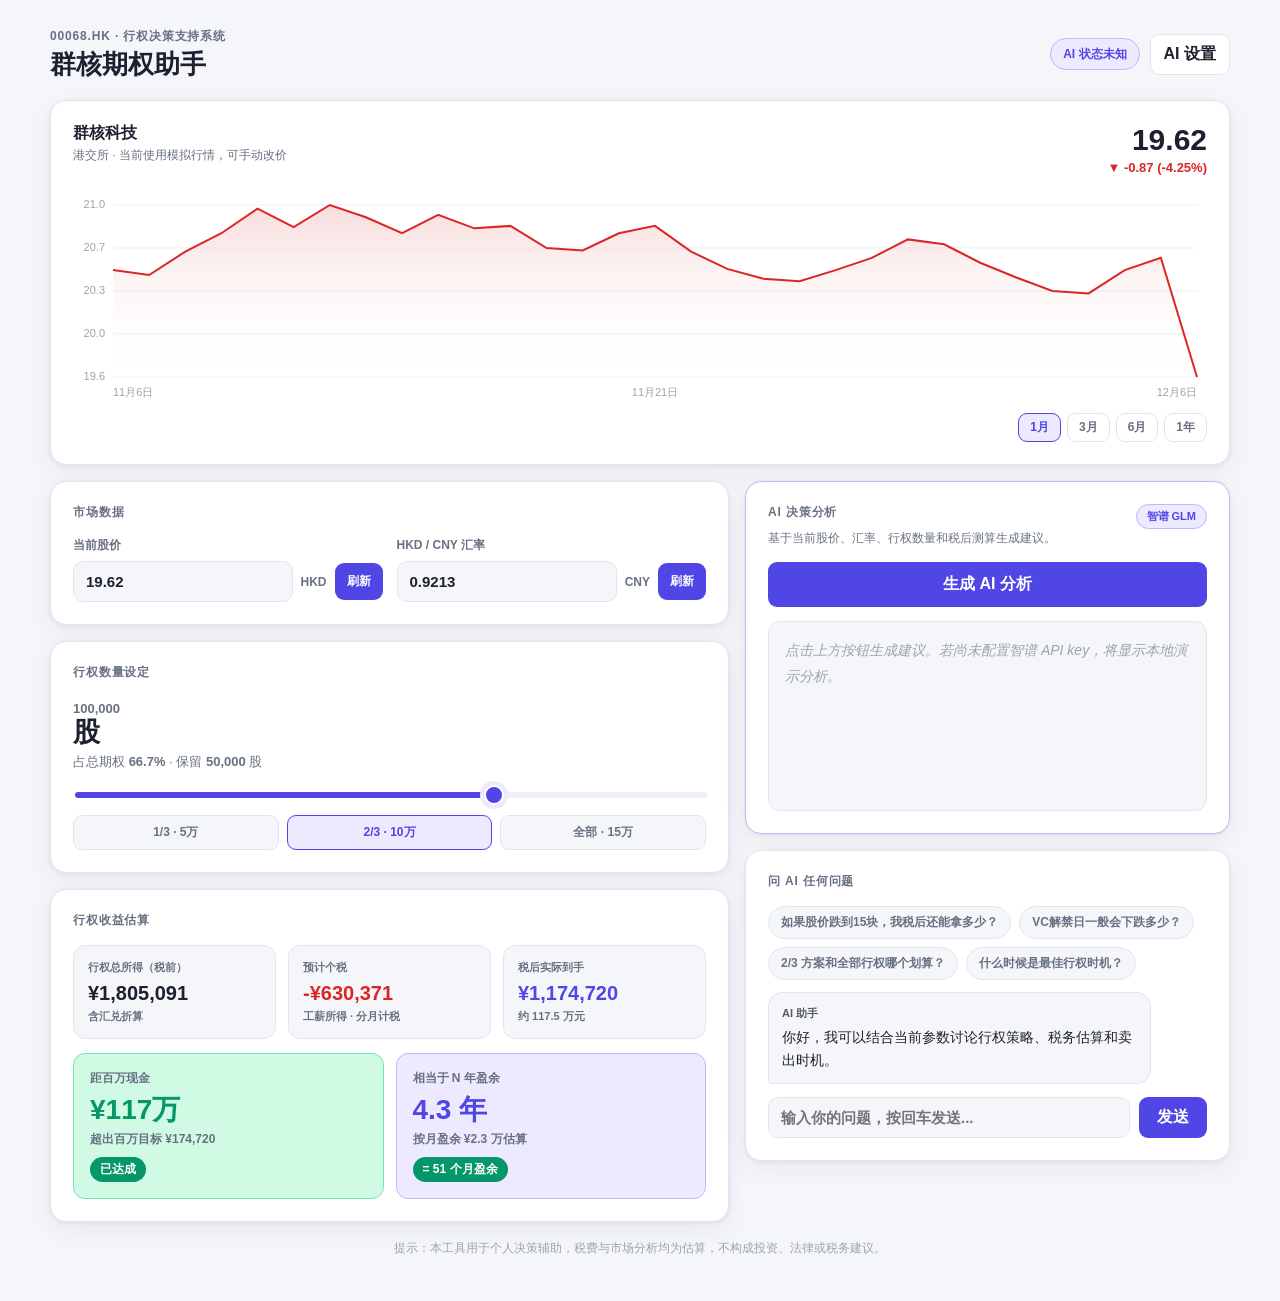
==== index.html @ c1510833 "Add files via upload" ====
<!doctype html>
<html lang="zh-CN">
  <head>
    <meta charset="UTF-8" />
    <meta name="viewport" content="width=device-width, initial-scale=1.0" />
    <title>群核期权助手</title>
    <link rel="stylesheet" href="./styles.css" />
  </head>
  <body>
    <main class="app-shell">
      <header class="topbar">
        <div>
          <p class="eyebrow">00068.HK · 行权决策支持系统</p>
          <h1>群核期权助手</h1>
        </div>
        <div class="top-actions">
          <span class="connection-pill" id="ai-status">AI 待检测</span>
          <button class="ghost-button" id="open-settings">AI 设置</button>
        </div>
      </header>

      <section class="market-panel">
        <div class="stock-header">
          <div>
            <strong>群核科技</strong>
            <span>港交所 · 当前使用模拟行情，可手动改价</span>
          </div>
          <div class="stock-price-block">
            <div class="stock-price" id="display-price">19.62</div>
            <div class="stock-change down" id="display-change">▼ -0.38 (-1.90%)</div>
          </div>
        </div>
        <div class="chart-wrap">
          <canvas id="stock-chart"></canvas>
        </div>
        <div class="period-tabs" id="period-tabs">
          <button class="active" data-period="1M">1月</button>
          <button data-period="3M">3月</button>
          <button data-period="6M">6月</button>
          <button data-period="1Y">1年</button>
        </div>
      </section>

      <section class="workbench">
        <div class="left-stack">
          <section class="card">
            <div class="card-title">市场数据</div>
            <div class="input-grid">
              <label>
                <span>当前股价</span>
                <div class="input-row">
                  <input type="number" id="price" value="19.62" step="0.01" min="0" />
                  <b>HKD</b>
                  <button type="button" id="refresh-price">刷新</button>
                </div>
              </label>
              <label>
                <span>HKD / CNY 汇率</span>
                <div class="input-row">
                  <input type="number" id="rate" value="0.9213" step="0.0001" min="0" />
                  <b>CNY</b>
                  <button type="button" id="refresh-rate">刷新</button>
                </div>
              </label>
            </div>
          </section>

          <section class="card">
            <div class="card-title">行权数量设定</div>
            <div class="shares-top">
              <div>
                <strong><span id="shares-display">100,000</span> 股</strong>
                <span>占总期权 <b id="shares-pct">66.7%</b> · 保留 <b id="shares-keep">50,000</b> 股</span>
              </div>
            </div>
            <input type="range" id="shares-slider" min="0" max="150000" step="5000" value="100000" />
            <div class="quick-row" id="quick-shares">
              <button data-shares="50000">1/3 · 5万</button>
              <button class="active" data-shares="100000">2/3 · 10万</button>
              <button data-shares="150000">全部 · 15万</button>
            </div>
          </section>

          <section class="card">
            <div class="card-title">行权收益估算</div>
            <div class="result-grid">
              <div class="result-item">
                <span>行权总所得（税前）</span>
                <strong id="gross">¥--</strong>
                <small>含汇兑折算</small>
              </div>
              <div class="result-item">
                <span>预计个税</span>
                <strong class="red" id="tax">¥--</strong>
                <small>工薪所得 · 分月计税</small>
              </div>
              <div class="result-item">
                <span>税后实际到手</span>
                <strong class="accent" id="net">¥--</strong>
                <small>约 <b id="net-wan">--</b> 万元</small>
              </div>
            </div>
            <div class="insight-grid">
              <article class="insight green">
                <span>距百万现金</span>
                <strong id="million-value">¥--</strong>
                <small id="million-sub">税后到手是否超过 ¥100 万</small>
                <b id="million-tag">计算中</b>
              </article>
              <article class="insight purple">
                <span>相当于 N 年盈余</span>
                <strong id="years-value">-- 年</strong>
                <small>按月盈余 ¥2.3 万估算</small>
                <b id="years-tag">计算中</b>
              </article>
            </div>
          </section>
        </div>

        <aside class="right-stack">
          <section class="card ai-card">
            <div class="ai-heading">
              <div>
                <div class="card-title">AI 决策分析</div>
                <p>基于当前股价、汇率、行权数量和税后测算生成建议。</p>
              </div>
              <span>智谱 GLM</span>
            </div>
            <button class="primary-button" id="generate-analysis">生成 AI 分析</button>
            <div class="ai-output placeholder" id="ai-output">点击上方按钮生成建议。若尚未配置智谱 API key，将显示本地演示分析。</div>
          </section>

          <section class="card chat-card">
            <div class="card-title">问 AI 任何问题</div>
            <div class="suggested" id="suggested">
              <button>如果股价跌到15块，我税后还能拿多少？</button>
              <button>VC解禁日一般会下跌多少？</button>
              <button>2/3 方案和全部行权哪个划算？</button>
              <button>什么时候是最佳行权时机？</button>
            </div>
            <div class="chat-history" id="chat-history">
              <div class="chat-bubble ai"><b>AI 助手</b>你好，我可以结合当前参数讨论行权策略、税务估算和卖出时机。</div>
            </div>
            <form class="chat-form" id="chat-form">
              <input id="chat-input" placeholder="输入你的问题，按回车发送..." autocomplete="off" />
              <button type="submit">发送</button>
            </form>
          </section>
        </aside>
      </section>

      <p class="risk-note">提示：本工具用于个人决策辅助，税费与市场分析均为估算，不构成投资、法律或税务建议。</p>
    </main>

    <div class="modal-backdrop" id="modal-backdrop"></div>
    <section class="settings-modal" id="settings-modal" aria-hidden="true">
      <button class="modal-close" id="close-settings" aria-label="关闭">×</button>
      <div class="card-title">智谱 AI 设置</div>
      <p>免费 API key 可以支持第一版分析和问答。保存后会自动测试连接。</p>
      <form id="settings-form" class="settings-form">
        <label>
          <span>API Key</span>
          <div class="input-row">
            <input id="zhipu-api-key" type="password" placeholder="输入新的智谱 API Key" autocomplete="new-password" />
            <button type="button" id="toggle-key">显示</button>
          </div>
          <small id="api-key-hint">尚未配置</small>
        </label>
        <label>
          <span>文本模型</span>
          <input id="zhipu-text-model" value="glm-4.7-flash" />
        </label>
        <div class="settings-error" id="settings-error"></div>
        <button class="primary-button" id="save-settings" type="submit">保存并测试连接</button>
      </form>
    </section>

    <div class="toast" id="toast"></div>
    <script src="./app.js"></script>
  </body>
</html>
---- styles.css ----
:root {
  --bg: #f5f6fa;
  --surface: #ffffff;
  --surface-2: #eef0f7;
  --line: #e2e5f0;
  --ink: #1e2030;
  --muted: #687182;
  --quiet: #9ca3af;
  --accent: #4f46e5;
  --accent-soft: #ede9fe;
  --green: #059669;
  --green-soft: #d1fae5;
  --red: #dc2626;
  --red-soft: #fee2e2;
  --amber: #d97706;
  --amber-soft: #fef3c7;
  --shadow: 0 1px 4px rgba(0, 0, 0, 0.07), 0 8px 26px rgba(31, 41, 55, 0.06);
}

* { box-sizing: border-box; }
body {
  margin: 0;
  min-height: 100vh;
  background: var(--bg);
  color: var(--ink);
  font-family: -apple-system, BlinkMacSystemFont, "PingFang SC", "Helvetica Neue", Arial, sans-serif;
}
button, input { font: inherit; }
button { cursor: pointer; color: inherit; }
.app-shell {
  width: min(1180px, calc(100% - 32px));
  margin: 0 auto;
  padding: 28px 0 44px;
}
.topbar {
  display: flex;
  justify-content: space-between;
  align-items: center;
  gap: 16px;
  margin-bottom: 20px;
}
.eyebrow, .card-title {
  margin: 0;
  color: var(--muted);
  font-size: 12px;
  font-weight: 800;
  letter-spacing: 0.07em;
  text-transform: uppercase;
}
h1 {
  margin: 4px 0 0;
  font-size: 26px;
  line-height: 1.2;
}
.top-actions { display: flex; align-items: center; gap: 10px; }
.connection-pill {
  display: inline-flex;
  align-items: center;
  min-height: 32px;
  padding: 6px 12px;
  border: 1px solid #c4b5fd;
  border-radius: 999px;
  color: var(--accent);
  background: var(--accent-soft);
  font-size: 12px;
  font-weight: 700;
}
.connection-pill.connected { color: var(--green); border-color: #6ee7b7; background: var(--green-soft); }
.connection-pill.error { color: var(--amber); border-color: #fbbf24; background: var(--amber-soft); }
.ghost-button, .primary-button, .input-row button, .quick-row button, .period-tabs button, .suggested button, .chat-form button {
  border: 0;
  border-radius: 9px;
  font-weight: 700;
  transition: 0.16s ease;
}
.ghost-button {
  padding: 9px 13px;
  border: 1px solid var(--line);
  background: var(--surface);
}
.primary-button {
  width: 100%;
  padding: 12px 16px;
  color: #fff;
  background: var(--accent);
}
button:hover { transform: translateY(-1px); }
button:disabled { cursor: wait; opacity: 0.65; transform: none; }

.market-panel, .card {
  border: 1px solid var(--line);
  border-radius: 16px;
  background: var(--surface);
  box-shadow: var(--shadow);
}
.market-panel {
  padding: 22px;
  margin-bottom: 16px;
}
.stock-header {
  display: flex;
  justify-content: space-between;
  gap: 16px;
  margin-bottom: 18px;
}
.stock-header strong, .stock-header span { display: block; }
.stock-header strong { font-size: 16px; }
.stock-header span { margin-top: 3px; color: var(--muted); font-size: 12px; }
.stock-price-block { text-align: right; }
.stock-price { font-size: 30px; font-weight: 800; font-variant-numeric: tabular-nums; }
.stock-change { margin-top: 3px; font-size: 13px; font-weight: 800; }
.stock-change.up { color: var(--green); }
.stock-change.down { color: var(--red); }
.chart-wrap { height: 210px; position: relative; }
#stock-chart {
  display: block;
  width: 100%;
  height: 100%;
}
.period-tabs {
  display: flex;
  justify-content: flex-end;
  gap: 6px;
  margin-top: 10px;
}
.period-tabs button {
  padding: 5px 11px;
  border: 1px solid var(--line);
  color: var(--muted);
  background: transparent;
  font-size: 12px;
}
.period-tabs button.active, .period-tabs button:hover {
  border-color: var(--accent);
  color: var(--accent);
  background: var(--accent-soft);
}

.workbench {
  display: grid;
  grid-template-columns: minmax(0, 1.05fr) minmax(360px, 0.75fr);
  gap: 16px;
  align-items: start;
}
.left-stack, .right-stack { display: grid; gap: 16px; }
.right-stack { position: sticky; top: 16px; }
.card { padding: 22px; }
.card-title { margin-bottom: 16px; }
.input-grid {
  display: grid;
  grid-template-columns: repeat(2, minmax(0, 1fr));
  gap: 14px;
}
label > span {
  display: block;
  margin-bottom: 7px;
  color: var(--muted);
  font-size: 12px;
  font-weight: 700;
}
.input-row {
  display: flex;
  align-items: center;
  gap: 8px;
}
input {
  width: 100%;
  min-width: 0;
  border: 1.5px solid var(--line);
  border-radius: 10px;
  outline: 0;
  background: var(--bg);
  color: var(--ink);
  padding: 11px 12px;
  font-size: 15px;
  font-weight: 700;
}
input:focus { border-color: var(--accent); background: #fff; }
.input-row b {
  flex: 0 0 auto;
  color: var(--muted);
  font-size: 12px;
}
.input-row button {
  flex: 0 0 auto;
  padding: 10px 12px;
  color: #fff;
  background: var(--accent);
  font-size: 12px;
}
.shares-top {
  display: flex;
  justify-content: space-between;
  margin-bottom: 13px;
}
.shares-top strong {
  display: block;
  font-size: 27px;
  line-height: 1.15;
}
.shares-top span {
  display: block;
  margin-top: 5px;
  color: var(--muted);
  font-size: 13px;
}
input[type="range"] {
  appearance: none;
  width: 100%;
  height: 6px;
  border: 0;
  padding: 0;
  border-radius: 999px;
  background: linear-gradient(to right, var(--accent) 0%, var(--accent) 66.67%, var(--surface-2) 66.67%);
}
input[type="range"]::-webkit-slider-thumb {
  appearance: none;
  width: 20px;
  height: 20px;
  border: 2px solid #fff;
  border-radius: 50%;
  background: var(--accent);
  box-shadow: 0 0 0 4px var(--accent-soft);
}
.quick-row {
  display: grid;
  grid-template-columns: repeat(3, 1fr);
  gap: 8px;
  margin-top: 13px;
}
.quick-row button, .suggested button {
  border: 1.5px solid var(--line);
  color: var(--muted);
  background: var(--bg);
}
.quick-row button {
  padding: 8px 6px;
  font-size: 12px;
}
.quick-row button.active, .quick-row button:hover, .suggested button:hover {
  border-color: var(--accent);
  color: var(--accent);
  background: var(--accent-soft);
}
.result-grid {
  display: grid;
  grid-template-columns: repeat(3, 1fr);
  gap: 12px;
}
.result-item {
  min-width: 0;
  border: 1px solid var(--line);
  border-radius: 12px;
  background: var(--bg);
  padding: 14px;
}
.result-item span, .result-item small { display: block; color: var(--muted); font-size: 11px; font-weight: 700; }
.result-item strong {
  display: block;
  margin: 7px 0 4px;
  font-size: 20px;
  white-space: nowrap;
}
.red { color: var(--red); }
.accent { color: var(--accent); }
.insight-grid {
  display: grid;
  grid-template-columns: repeat(2, 1fr);
  gap: 12px;
  margin-top: 14px;
}
.insight {
  border: 1.5px solid var(--line);
  border-radius: 12px;
  padding: 16px;
}
.insight.green { border-color: #6ee7b7; background: var(--green-soft); }
.insight.purple { border-color: #c4b5fd; background: var(--accent-soft); }
.insight span, .insight small { display: block; color: var(--muted); font-size: 12px; font-weight: 700; }
.insight strong {
  display: block;
  margin: 8px 0 6px;
  font-size: 28px;
  line-height: 1.05;
}
.insight.green strong { color: var(--green); }
.insight.purple strong { color: var(--accent); }
.insight b {
  display: inline-flex;
  margin-top: 9px;
  padding: 4px 10px;
  border-radius: 999px;
  color: #fff;
  background: var(--green);
  font-size: 12px;
}
.ai-card { border-color: #c4b5fd; }
.ai-heading {
  display: flex;
  justify-content: space-between;
  gap: 12px;
  margin-bottom: 14px;
}
.ai-heading p {
  margin: -8px 0 0;
  color: var(--muted);
  font-size: 12px;
  line-height: 1.6;
}
.ai-heading > span {
  align-self: flex-start;
  border: 1px solid #c4b5fd;
  border-radius: 999px;
  padding: 4px 10px;
  color: var(--accent);
  background: var(--accent-soft);
  font-size: 11px;
  font-weight: 800;
  white-space: nowrap;
}
.ai-output {
  min-height: 190px;
  margin-top: 14px;
  border: 1px solid var(--line);
  border-radius: 12px;
  background: var(--bg);
  padding: 16px;
  font-size: 14px;
  line-height: 1.85;
}
.ai-output.placeholder { color: var(--quiet); font-style: italic; }
.ai-output h3 {
  margin: 12px 0 4px;
  font-size: 15px;
}
.ai-output h3:first-child { margin-top: 0; }
.ai-output strong { color: var(--accent); }
.suggested {
  display: flex;
  flex-wrap: wrap;
  gap: 8px;
  margin-bottom: 12px;
}
.suggested button {
  padding: 7px 12px;
  border-radius: 999px;
  font-size: 12px;
}
.chat-history {
  display: flex;
  flex-direction: column;
  gap: 11px;
  max-height: 310px;
  overflow: auto;
  padding-right: 4px;
}
.chat-bubble {
  max-width: 88%;
  padding: 11px 13px;
  border-radius: 14px;
  font-size: 14px;
  line-height: 1.65;
}
.chat-bubble b {
  display: block;
  margin-bottom: 3px;
  font-size: 11px;
  opacity: 0.72;
}
.chat-bubble.ai {
  align-self: flex-start;
  border: 1px solid var(--line);
  border-bottom-left-radius: 4px;
  background: var(--bg);
}
.chat-bubble.user {
  align-self: flex-end;
  border-bottom-right-radius: 4px;
  color: #fff;
  background: var(--accent);
}
.chat-form {
  display: grid;
  grid-template-columns: 1fr auto;
  gap: 9px;
  margin-top: 13px;
}
.chat-form button {
  padding: 0 18px;
  color: #fff;
  background: var(--accent);
}
.risk-note {
  margin: 18px 0 0;
  text-align: center;
  color: var(--quiet);
  font-size: 12px;
}
.modal-backdrop {
  position: fixed;
  inset: 0;
  display: none;
  background: rgba(15, 23, 42, 0.28);
  z-index: 20;
}
.modal-backdrop.open { display: block; }
.settings-modal {
  position: fixed;
  top: 50%;
  left: 50%;
  width: min(460px, calc(100% - 32px));
  display: none;
  transform: translate(-50%, -50%);
  border: 1px solid var(--line);
  border-radius: 18px;
  background: var(--surface);
  box-shadow: 0 26px 90px rgba(15, 23, 42, 0.22);
  padding: 24px;
  z-index: 30;
}
.settings-modal.open { display: block; }
.settings-modal p {
  margin: -7px 0 18px;
  color: var(--muted);
  font-size: 13px;
  line-height: 1.7;
}
.modal-close {
  position: absolute;
  top: 12px;
  right: 12px;
  width: 32px;
  height: 32px;
  border: 0;
  border-radius: 8px;
  background: var(--bg);
  font-size: 20px;
}
.settings-form {
  display: grid;
  gap: 14px;
}
.settings-form small {
  display: block;
  margin-top: 6px;
  color: var(--quiet);
  font-size: 12px;
}
.settings-error {
  display: none;
  border: 1px solid #fecaca;
  border-radius: 10px;
  color: var(--red);
  background: var(--red-soft);
  padding: 10px 12px;
  font-size: 12px;
  line-height: 1.55;
}
.settings-error.show { display: block; }
.toast {
  position: fixed;
  left: 50%;
  bottom: 24px;
  max-width: min(520px, calc(100% - 32px));
  display: none;
  transform: translateX(-50%);
  border: 1px solid var(--accent);
  border-radius: 12px;
  color: var(--ink);
  background: var(--surface);
  box-shadow: var(--shadow);
  padding: 11px 18px;
  font-size: 13px;
  text-align: center;
  z-index: 50;
}
.toast.show { display: block; }

@media (max-width: 900px) {
  .app-shell { width: min(100% - 24px, 680px); padding-top: 18px; }
  .topbar, .stock-header { align-items: flex-start; }
  .topbar { flex-direction: column; }
  .workbench, .input-grid, .result-grid, .insight-grid { grid-template-columns: 1fr; }
  .right-stack { position: static; }
  .chart-wrap { height: 180px; }
  .quick-row { grid-template-columns: 1fr; }
}
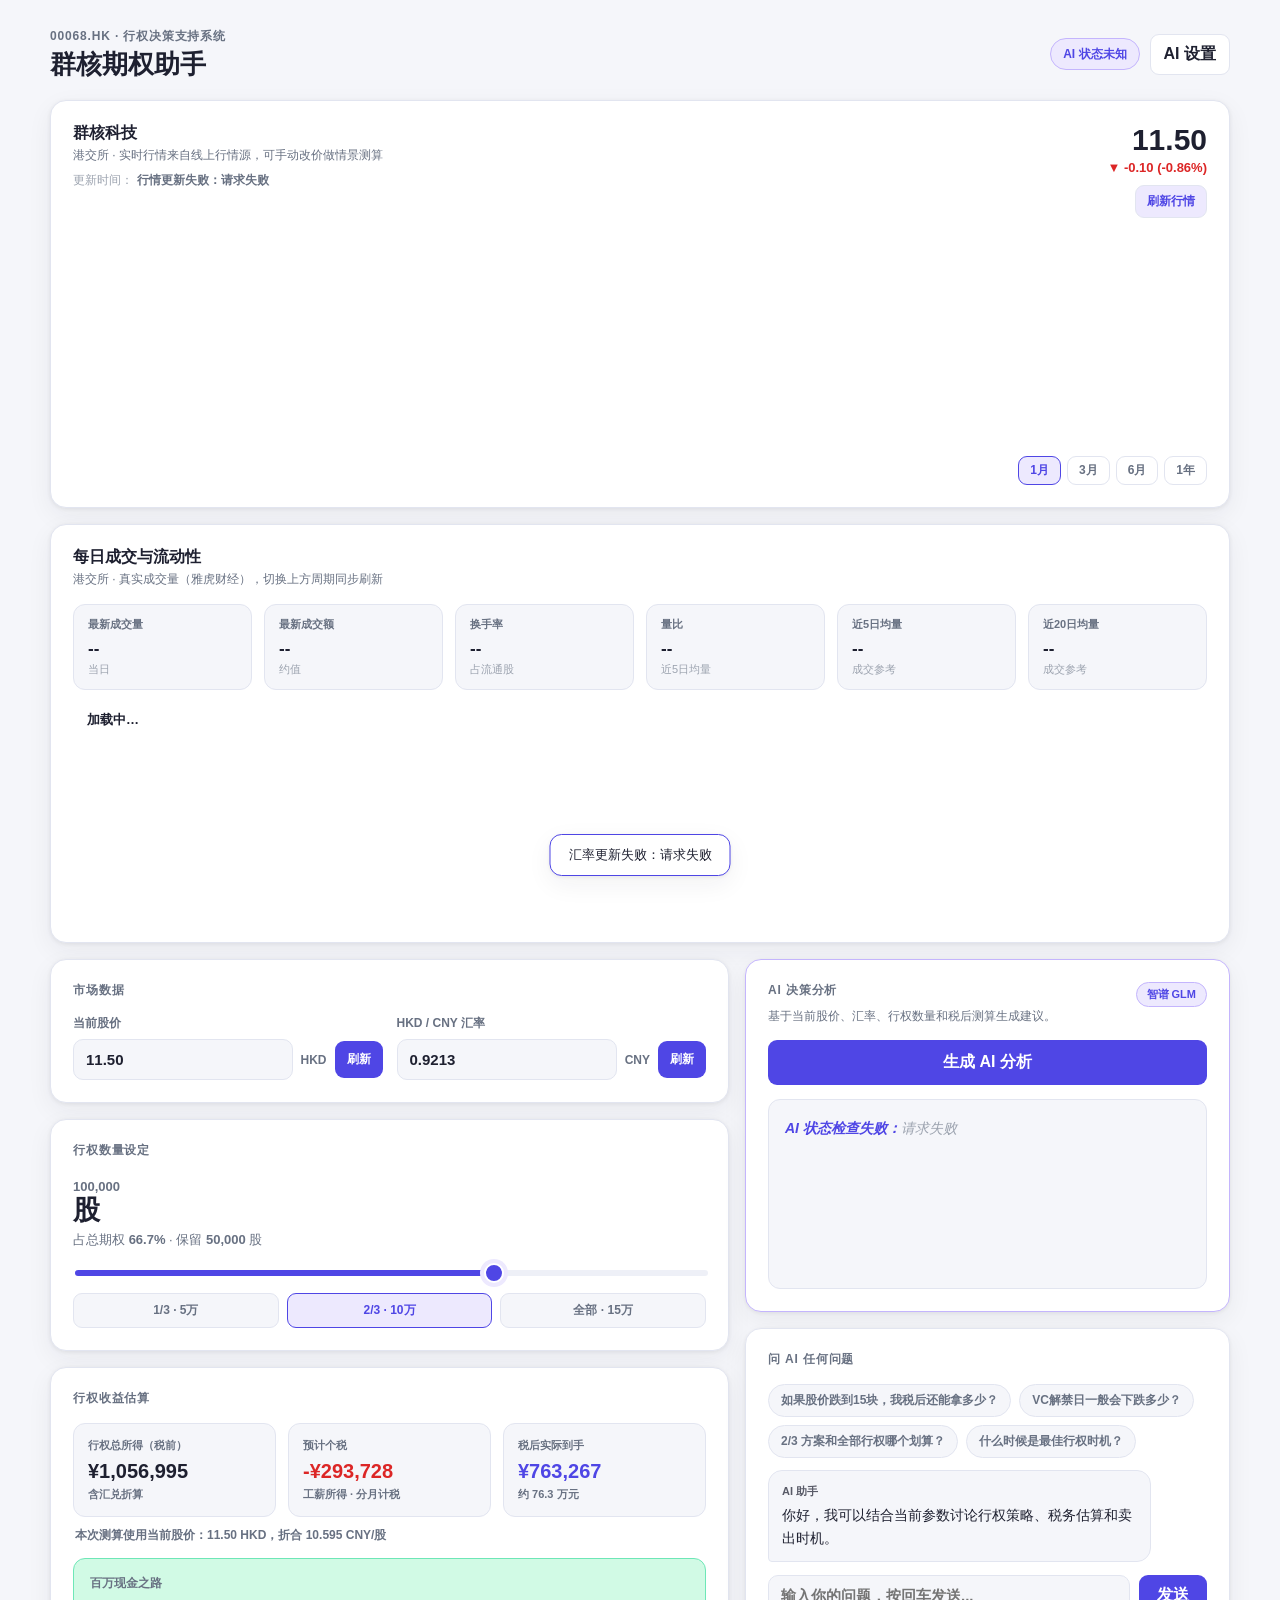
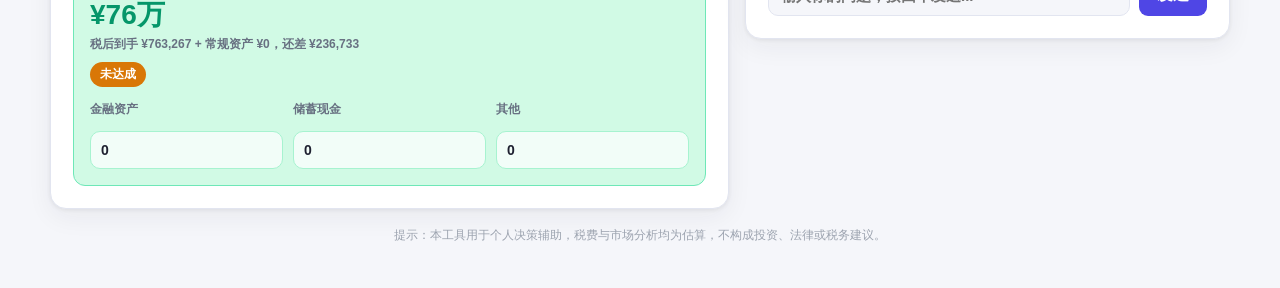
==== commit 71b46381: "feat: 新增每日成交与流动性板块（成交量柱状图 + 换手率/量比/均量指标）" ====
--- a/index.html
+++ b/index.html
@@ -23,11 +23,13 @@
         <div class="stock-header">
           <div>
             <strong>群核科技</strong>
-            <span>港交所 · 当前使用模拟行情，可手动改价</span>
+            <span>港交所 · 实时行情来自线上行情源，可手动改价做情景测算</span>
+            <span class="market-updated">更新时间：<b id="market-updated-at">--</b></span>
           </div>
           <div class="stock-price-block">
-            <div class="stock-price" id="display-price">19.62</div>
-            <div class="stock-change down" id="display-change">▼ -0.38 (-1.90%)</div>
+            <div class="stock-price" id="display-price">11.50</div>
+            <div class="stock-change down" id="display-change">▼ -0.10 (-0.86%)</div>
+            <button type="button" class="market-refresh" id="refresh-market">刷新行情</button>
           </div>
         </div>
         <div class="chart-wrap">
@@ -38,6 +40,51 @@
           <button data-period="3M">3月</button>
           <button data-period="6M">6月</button>
           <button data-period="1Y">1年</button>
+        </div>
+      </section>
+
+      <section class="liquidity-panel">
+        <div class="liquidity-head">
+          <div>
+            <strong>每日成交与流动性</strong>
+            <span>港交所 · 真实成交量（雅虎财经），切换上方周期同步刷新</span>
+          </div>
+        </div>
+        <div class="liquidity-metrics">
+          <div class="lm-item">
+            <span>最新成交量</span>
+            <strong id="lm-volume">--</strong>
+            <small>当日</small>
+          </div>
+          <div class="lm-item">
+            <span>最新成交额</span>
+            <strong id="lm-turnover">--</strong>
+            <small>约值</small>
+          </div>
+          <div class="lm-item">
+            <span>换手率</span>
+            <strong id="lm-turnover-rate">--</strong>
+            <small>占流通股</small>
+          </div>
+          <div class="lm-item">
+            <span>量比</span>
+            <strong id="lm-volume-ratio">--</strong>
+            <small>近5日均量</small>
+          </div>
+          <div class="lm-item">
+            <span>近5日均量</span>
+            <strong id="lm-avg5">--</strong>
+            <small>成交参考</small>
+          </div>
+          <div class="lm-item">
+            <span>近20日均量</span>
+            <strong id="lm-avg20">--</strong>
+            <small>成交参考</small>
+          </div>
+        </div>
+        <div class="liquidity-rating" id="liquidity-rating">加载中…</div>
+        <div class="chart-wrap">
+          <canvas id="volume-chart"></canvas>
         </div>
       </section>
 
@@ -49,7 +96,7 @@
               <label>
                 <span>当前股价</span>
                 <div class="input-row">
-                  <input type="number" id="price" value="19.62" step="0.01" min="0" />
+                  <input type="number" id="price" value="11.50" step="0.01" min="0" />
                   <b>HKD</b>
                   <button type="button" id="refresh-price">刷新</button>
                 </div>
@@ -100,18 +147,27 @@
                 <small>约 <b id="net-wan">--</b> 万元</small>
               </div>
             </div>
+            <p class="calc-note" id="calc-price-used">本次测算使用当前股价：-- HKD</p>
             <div class="insight-grid">
               <article class="insight green">
-                <span>距百万现金</span>
+                <span>百万现金之路</span>
                 <strong id="million-value">¥--</strong>
-                <small id="million-sub">税后到手是否超过 ¥100 万</small>
+                <small id="million-sub">税后到手 + 常规资产是否超过 ¥100 万</small>
                 <b id="million-tag">计算中</b>
-              </article>
-              <article class="insight purple">
-                <span>相当于 N 年盈余</span>
-                <strong id="years-value">-- 年</strong>
-                <small>按月盈余 ¥2.3 万估算</small>
-                <b id="years-tag">计算中</b>
+                <div class="asset-grid">
+                  <label>
+                    <span>金融资产</span>
+                    <input id="asset-financial" type="number" min="0" step="1000" value="0" inputmode="decimal">
+                  </label>
+                  <label>
+                    <span>储蓄现金</span>
+                    <input id="asset-cash" type="number" min="0" step="1000" value="0" inputmode="decimal">
+                  </label>
+                  <label>
+                    <span>其他</span>
+                    <input id="asset-other" type="number" min="0" step="1000" value="0" inputmode="decimal">
+                  </label>
+                </div>
               </article>
             </div>
           </section>
@@ -127,7 +183,7 @@
               <span>智谱 GLM</span>
             </div>
             <button class="primary-button" id="generate-analysis">生成 AI 分析</button>
-            <div class="ai-output placeholder" id="ai-output">点击上方按钮生成建议。若尚未配置智谱 API key，将显示本地演示分析。</div>
+            <div class="ai-output placeholder" id="ai-output">点击上方按钮生成建议。若 AI 或后端接口不可用，将直接显示错误详情。</div>
           </section>
 
           <section class="card chat-card">
--- a/styles.css
+++ b/styles.css
@@ -106,11 +106,33 @@
 .stock-header strong, .stock-header span { display: block; }
 .stock-header strong { font-size: 16px; }
 .stock-header span { margin-top: 3px; color: var(--muted); font-size: 12px; }
+.stock-header .market-updated {
+  display: flex;
+  gap: 4px;
+  align-items: center;
+  margin-top: 8px;
+  color: var(--quiet);
+  font-size: 12px;
+}
+.stock-header .market-updated b {
+  color: var(--muted);
+  font-weight: 700;
+}
 .stock-price-block { text-align: right; }
 .stock-price { font-size: 30px; font-weight: 800; font-variant-numeric: tabular-nums; }
 .stock-change { margin-top: 3px; font-size: 13px; font-weight: 800; }
 .stock-change.up { color: var(--green); }
 .stock-change.down { color: var(--red); }
+.market-refresh {
+  margin-top: 10px;
+  border: 1px solid var(--line);
+  border-radius: 9px;
+  padding: 7px 11px;
+  color: var(--accent);
+  background: var(--accent-soft);
+  font-size: 12px;
+  font-weight: 800;
+}
 .chart-wrap { height: 210px; position: relative; }
 #stock-chart {
   display: block;
@@ -261,11 +283,17 @@
   font-size: 20px;
   white-space: nowrap;
 }
+.calc-note {
+  margin: 10px 2px 0;
+  color: var(--muted);
+  font-size: 12px;
+  font-weight: 700;
+}
 .red { color: var(--red); }
 .accent { color: var(--accent); }
 .insight-grid {
   display: grid;
-  grid-template-columns: repeat(2, 1fr);
+  grid-template-columns: 1fr;
   gap: 12px;
   margin-top: 14px;
 }
@@ -293,6 +321,28 @@
   color: #fff;
   background: var(--green);
   font-size: 12px;
+}
+.asset-grid {
+  display: grid;
+  grid-template-columns: repeat(3, minmax(0, 1fr));
+  gap: 10px;
+  margin-top: 14px;
+}
+.asset-grid label {
+  display: grid;
+  gap: 6px;
+}
+.asset-grid input {
+  width: 100%;
+  min-width: 0;
+  height: 38px;
+  border: 1px solid #a7f3d0;
+  border-radius: 10px;
+  background: rgba(255, 255, 255, 0.72);
+  color: var(--text);
+  font-size: 14px;
+  font-weight: 700;
+  padding: 0 10px;
 }
 .ai-card { border-color: #c4b5fd; }
 .ai-heading {
@@ -476,11 +526,68 @@
 }
 .toast.show { display: block; }
 
+.liquidity-panel {
+  border: 1px solid var(--line);
+  border-radius: 16px;
+  background: var(--surface);
+  box-shadow: var(--shadow);
+  padding: 22px;
+  margin-bottom: 16px;
+}
+.liquidity-head {
+  display: flex;
+  justify-content: space-between;
+  gap: 16px;
+  margin-bottom: 16px;
+}
+.liquidity-head strong { display: block; font-size: 16px; }
+.liquidity-head span { display: block; margin-top: 3px; color: var(--muted); font-size: 12px; }
+.liquidity-metrics {
+  display: grid;
+  grid-template-columns: repeat(6, minmax(0, 1fr));
+  gap: 12px;
+  margin-bottom: 14px;
+}
+.lm-item {
+  border: 1px solid var(--line);
+  border-radius: 12px;
+  background: var(--bg);
+  padding: 12px 14px;
+}
+.lm-item span { display: block; color: var(--muted); font-size: 11px; font-weight: 700; }
+.lm-item strong {
+  display: block;
+  margin: 7px 0 3px;
+  font-size: 17px;
+  font-variant-numeric: tabular-nums;
+  white-space: nowrap;
+}
+.lm-item small { display: block; color: var(--quiet); font-size: 11px; }
+.liquidity-rating {
+  display: inline-flex;
+  align-items: center;
+  padding: 7px 14px;
+  border-radius: 999px;
+  font-size: 13px;
+  font-weight: 800;
+  margin-bottom: 14px;
+}
+.liquidity-rating.active { color: var(--red); background: var(--red-soft); }
+.liquidity-rating.quiet { color: var(--green); background: var(--green-soft); }
+.liquidity-rating.steady { color: var(--accent); background: var(--accent-soft); }
+.liquidity-panel .chart-wrap { height: 170px; }
+#volume-chart {
+  display: block;
+  width: 100%;
+  height: 100%;
+}
+
 @media (max-width: 900px) {
   .app-shell { width: min(100% - 24px, 680px); padding-top: 18px; }
   .topbar, .stock-header { align-items: flex-start; }
   .topbar { flex-direction: column; }
   .workbench, .input-grid, .result-grid, .insight-grid { grid-template-columns: 1fr; }
+  .liquidity-metrics { grid-template-columns: repeat(2, minmax(0, 1fr)); }
   .right-stack { position: static; }
   .chart-wrap { height: 180px; }
   .quick-row { grid-template-columns: 1fr; }
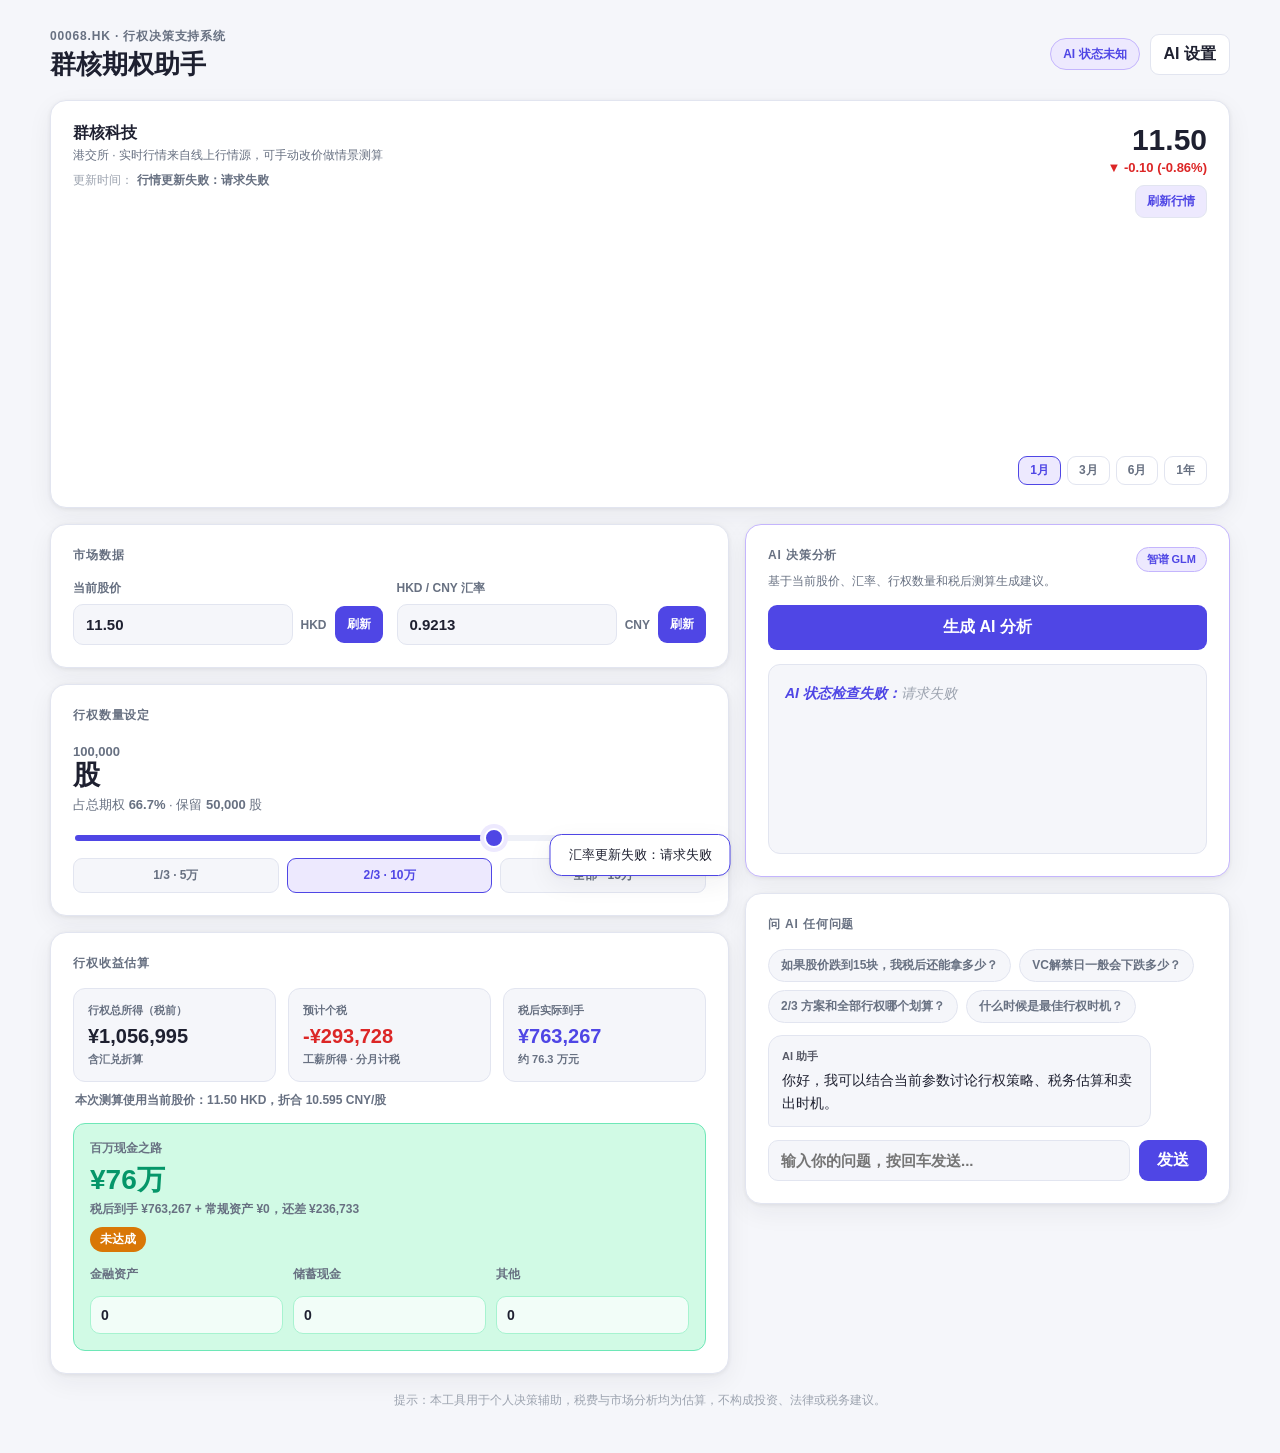
==== commit 12499a8d: "fix: 回滚到线上可用版本(真实股价+AI配置)，恢复被部署卡死的站点" ====
--- a/index.html
+++ b/index.html
@@ -40,51 +40,6 @@
           <button data-period="3M">3月</button>
           <button data-period="6M">6月</button>
           <button data-period="1Y">1年</button>
-        </div>
-      </section>
-
-      <section class="liquidity-panel">
-        <div class="liquidity-head">
-          <div>
-            <strong>每日成交与流动性</strong>
-            <span>港交所 · 真实成交量（雅虎财经），切换上方周期同步刷新</span>
-          </div>
-        </div>
-        <div class="liquidity-metrics">
-          <div class="lm-item">
-            <span>最新成交量</span>
-            <strong id="lm-volume">--</strong>
-            <small>当日</small>
-          </div>
-          <div class="lm-item">
-            <span>最新成交额</span>
-            <strong id="lm-turnover">--</strong>
-            <small>约值</small>
-          </div>
-          <div class="lm-item">
-            <span>换手率</span>
-            <strong id="lm-turnover-rate">--</strong>
-            <small>占流通股</small>
-          </div>
-          <div class="lm-item">
-            <span>量比</span>
-            <strong id="lm-volume-ratio">--</strong>
-            <small>近5日均量</small>
-          </div>
-          <div class="lm-item">
-            <span>近5日均量</span>
-            <strong id="lm-avg5">--</strong>
-            <small>成交参考</small>
-          </div>
-          <div class="lm-item">
-            <span>近20日均量</span>
-            <strong id="lm-avg20">--</strong>
-            <small>成交参考</small>
-          </div>
-        </div>
-        <div class="liquidity-rating" id="liquidity-rating">加载中…</div>
-        <div class="chart-wrap">
-          <canvas id="volume-chart"></canvas>
         </div>
       </section>
 
--- a/styles.css
+++ b/styles.css
@@ -526,68 +526,11 @@
 }
 .toast.show { display: block; }
 
-.liquidity-panel {
-  border: 1px solid var(--line);
-  border-radius: 16px;
-  background: var(--surface);
-  box-shadow: var(--shadow);
-  padding: 22px;
-  margin-bottom: 16px;
-}
-.liquidity-head {
-  display: flex;
-  justify-content: space-between;
-  gap: 16px;
-  margin-bottom: 16px;
-}
-.liquidity-head strong { display: block; font-size: 16px; }
-.liquidity-head span { display: block; margin-top: 3px; color: var(--muted); font-size: 12px; }
-.liquidity-metrics {
-  display: grid;
-  grid-template-columns: repeat(6, minmax(0, 1fr));
-  gap: 12px;
-  margin-bottom: 14px;
-}
-.lm-item {
-  border: 1px solid var(--line);
-  border-radius: 12px;
-  background: var(--bg);
-  padding: 12px 14px;
-}
-.lm-item span { display: block; color: var(--muted); font-size: 11px; font-weight: 700; }
-.lm-item strong {
-  display: block;
-  margin: 7px 0 3px;
-  font-size: 17px;
-  font-variant-numeric: tabular-nums;
-  white-space: nowrap;
-}
-.lm-item small { display: block; color: var(--quiet); font-size: 11px; }
-.liquidity-rating {
-  display: inline-flex;
-  align-items: center;
-  padding: 7px 14px;
-  border-radius: 999px;
-  font-size: 13px;
-  font-weight: 800;
-  margin-bottom: 14px;
-}
-.liquidity-rating.active { color: var(--red); background: var(--red-soft); }
-.liquidity-rating.quiet { color: var(--green); background: var(--green-soft); }
-.liquidity-rating.steady { color: var(--accent); background: var(--accent-soft); }
-.liquidity-panel .chart-wrap { height: 170px; }
-#volume-chart {
-  display: block;
-  width: 100%;
-  height: 100%;
-}
-
 @media (max-width: 900px) {
   .app-shell { width: min(100% - 24px, 680px); padding-top: 18px; }
   .topbar, .stock-header { align-items: flex-start; }
   .topbar { flex-direction: column; }
   .workbench, .input-grid, .result-grid, .insight-grid { grid-template-columns: 1fr; }
-  .liquidity-metrics { grid-template-columns: repeat(2, minmax(0, 1fr)); }
   .right-stack { position: static; }
   .chart-wrap { height: 180px; }
   .quick-row { grid-template-columns: 1fr; }
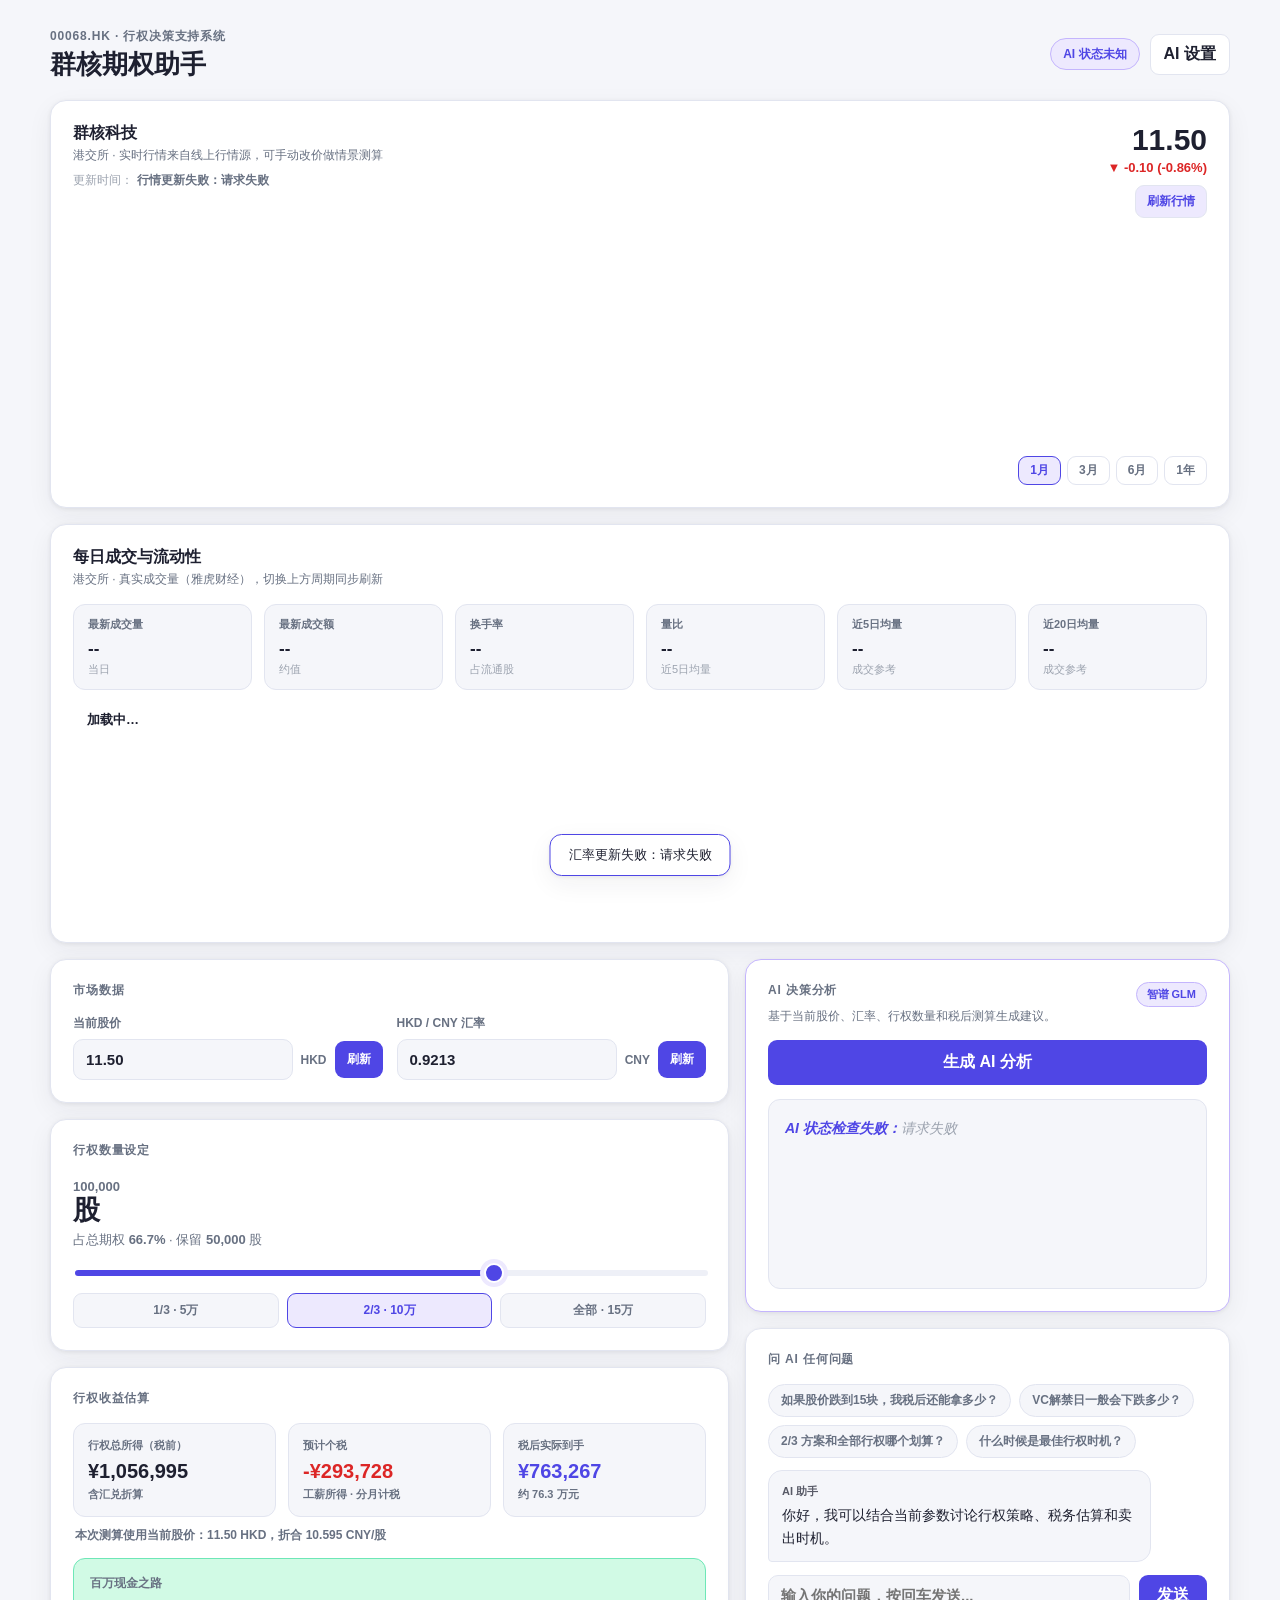
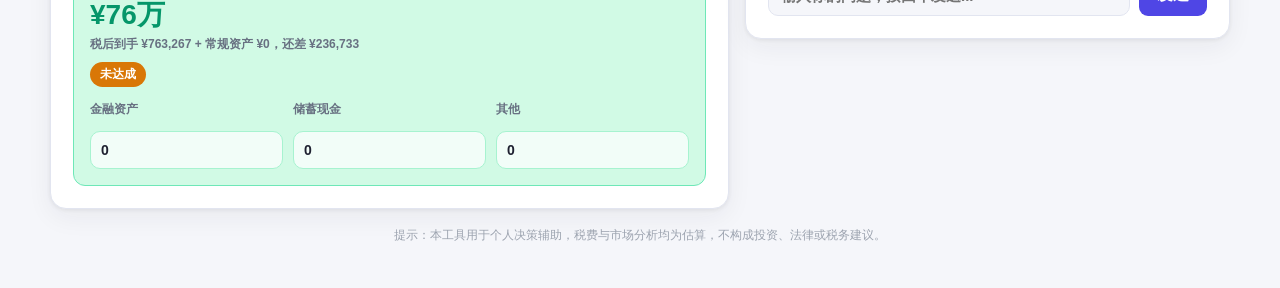
==== commit a368b0c3: "feat: 新增每日成交与流动性板块（成交量柱状图 + 换手率/量比/均量/流动性评级）" ====
--- a/index.html
+++ b/index.html
@@ -40,6 +40,51 @@
           <button data-period="3M">3月</button>
           <button data-period="6M">6月</button>
           <button data-period="1Y">1年</button>
+        </div>
+      </section>
+
+      <section class="liquidity-panel">
+        <div class="liquidity-head">
+          <div>
+            <strong>每日成交与流动性</strong>
+            <span>港交所 · 真实成交量（雅虎财经），切换上方周期同步刷新</span>
+          </div>
+        </div>
+        <div class="liquidity-metrics">
+          <div class="lm-item">
+            <span>最新成交量</span>
+            <strong id="lm-volume">--</strong>
+            <small>当日</small>
+          </div>
+          <div class="lm-item">
+            <span>最新成交额</span>
+            <strong id="lm-turnover">--</strong>
+            <small>约值</small>
+          </div>
+          <div class="lm-item">
+            <span>换手率</span>
+            <strong id="lm-turnover-rate">--</strong>
+            <small>占流通股</small>
+          </div>
+          <div class="lm-item">
+            <span>量比</span>
+            <strong id="lm-volume-ratio">--</strong>
+            <small>近5日均量</small>
+          </div>
+          <div class="lm-item">
+            <span>近5日均量</span>
+            <strong id="lm-avg5">--</strong>
+            <small>成交参考</small>
+          </div>
+          <div class="lm-item">
+            <span>近20日均量</span>
+            <strong id="lm-avg20">--</strong>
+            <small>成交参考</small>
+          </div>
+        </div>
+        <div class="liquidity-rating" id="liquidity-rating">加载中…</div>
+        <div class="chart-wrap">
+          <canvas id="volume-chart"></canvas>
         </div>
       </section>
 
--- a/styles.css
+++ b/styles.css
@@ -526,11 +526,68 @@
 }
 .toast.show { display: block; }
 
+.liquidity-panel {
+  border: 1px solid var(--line);
+  border-radius: 16px;
+  background: var(--surface);
+  box-shadow: var(--shadow);
+  padding: 22px;
+  margin-bottom: 16px;
+}
+.liquidity-head {
+  display: flex;
+  justify-content: space-between;
+  gap: 16px;
+  margin-bottom: 16px;
+}
+.liquidity-head strong { display: block; font-size: 16px; }
+.liquidity-head span { display: block; margin-top: 3px; color: var(--muted); font-size: 12px; }
+.liquidity-metrics {
+  display: grid;
+  grid-template-columns: repeat(6, minmax(0, 1fr));
+  gap: 12px;
+  margin-bottom: 14px;
+}
+.lm-item {
+  border: 1px solid var(--line);
+  border-radius: 12px;
+  background: var(--bg);
+  padding: 12px 14px;
+}
+.lm-item span { display: block; color: var(--muted); font-size: 11px; font-weight: 700; }
+.lm-item strong {
+  display: block;
+  margin: 7px 0 3px;
+  font-size: 17px;
+  font-variant-numeric: tabular-nums;
+  white-space: nowrap;
+}
+.lm-item small { display: block; color: var(--quiet); font-size: 11px; }
+.liquidity-rating {
+  display: inline-flex;
+  align-items: center;
+  padding: 7px 14px;
+  border-radius: 999px;
+  font-size: 13px;
+  font-weight: 800;
+  margin-bottom: 14px;
+}
+.liquidity-rating.active { color: var(--red); background: var(--red-soft); }
+.liquidity-rating.quiet { color: var(--green); background: var(--green-soft); }
+.liquidity-rating.steady { color: var(--accent); background: var(--accent-soft); }
+.liquidity-panel .chart-wrap { height: 170px; }
+#volume-chart {
+  display: block;
+  width: 100%;
+  height: 100%;
+}
+
 @media (max-width: 900px) {
   .app-shell { width: min(100% - 24px, 680px); padding-top: 18px; }
   .topbar, .stock-header { align-items: flex-start; }
   .topbar { flex-direction: column; }
   .workbench, .input-grid, .result-grid, .insight-grid { grid-template-columns: 1fr; }
+  .liquidity-metrics { grid-template-columns: repeat(2, minmax(0, 1fr)); }
   .right-stack { position: static; }
   .chart-wrap { height: 180px; }
   .quick-row { grid-template-columns: 1fr; }
